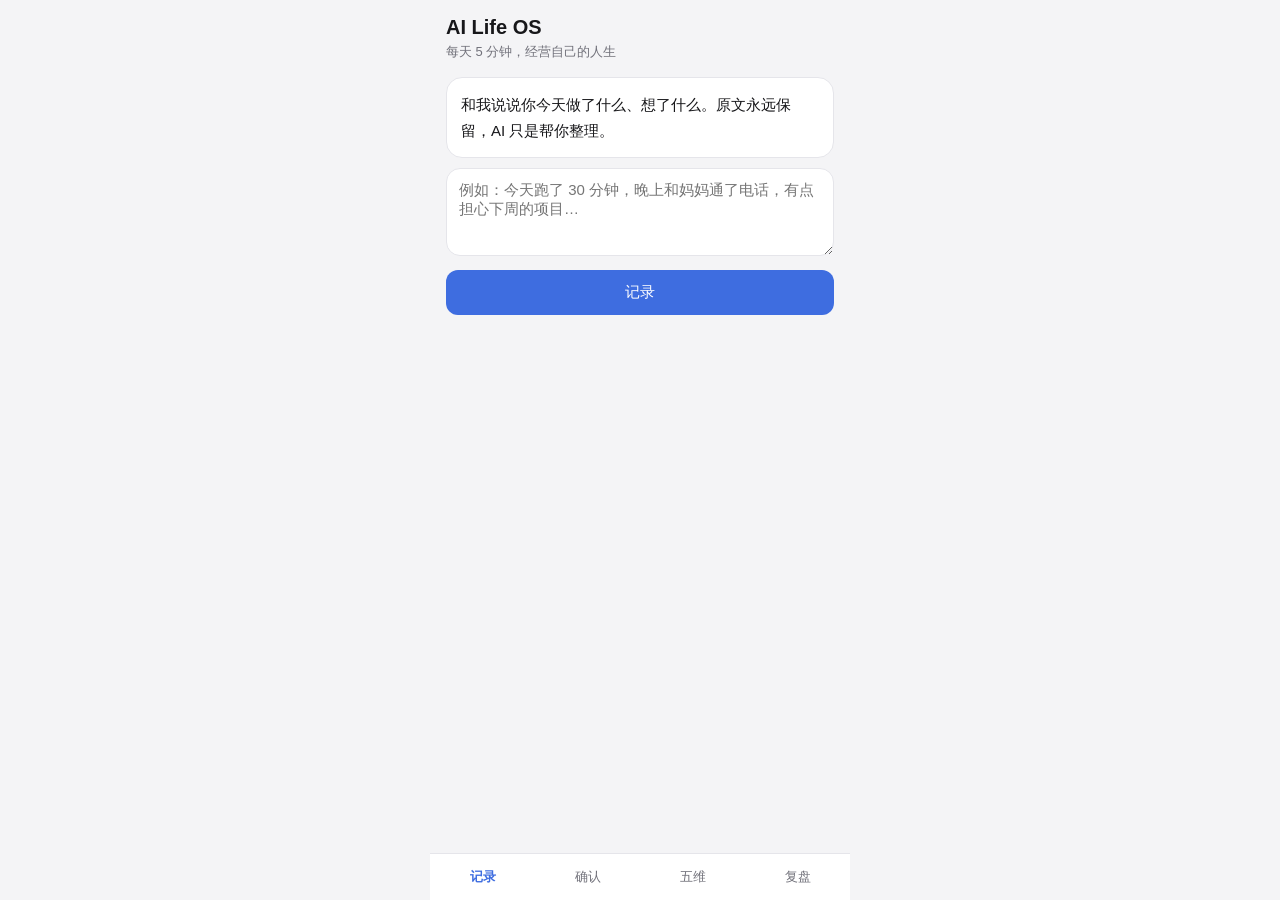
==== app/static/index.html @ 0ecd10ab "feat: first skin v0.1 - self-usable product (G2-Decision-002) (#12) Co-authored-by: maxmai818 <32142" ====
<!DOCTYPE html>
<html lang="zh-CN">
<head>
<meta charset="UTF-8">
<meta name="viewport" content="width=device-width, initial-scale=1.0">
<meta name="robots" content="noindex,nofollow">
<title>AI Life OS</title>
<link rel="stylesheet" href="style.css">
</head>
<body>
<div class="wrap">
  <header>
    <h1>AI Life OS</h1>
    <p class="tagline">每天 5 分钟，经营自己的人生</p>
  </header>

  <main id="view"></main>

  <nav class="tabbar">
    <button data-tab="capture" class="active">记录</button>
    <button data-tab="confirm">确认</button>
    <button data-tab="dims">五维</button>
    <button data-tab="review">复盘</button>
  </nav>
</div>
<script src="app.js"></script>
</body>
</html>
---- app/static/style.css ----
/* AI Life OS · 皮肤层（变体 2 对话引导型基线）· Token 对齐 Design Language v1.0 */
:root {
  --time:#3E6DE0; --health:#158A4C; --wealth:#C2740B; --rel:#D4244E; --purpose:#7135CE;
  --bg:#F4F4F6; --surface:#FFFFFF; --ink:#17171A; --sub:#71717A; --line:#E5E5EA;
  --pos:#16A34A; --neg:#DC2626; --mix:#B45309; --unknown:#A1A1AA;
}
* { box-sizing:border-box; margin:0; padding:0; }
body { background:var(--bg); color:var(--ink);
  font-family:-apple-system,"PingFang SC","Microsoft YaHei",sans-serif; }
.wrap { max-width:420px; margin:0 auto; padding:16px 16px 84px; }
header h1 { font-size:20px; }
.tagline { color:var(--sub); font-size:13px; margin:4px 0 16px; }

.bubble { background:var(--surface); border:1px solid var(--line); border-radius:16px;
  padding:14px; margin:10px 0; font-size:15px; line-height:1.7; }
.bubble.me { background:#EEF3FE; border-color:#D6E2FB; }
.bubble small { color:var(--sub); font-size:12px; display:block; margin-top:6px; }

textarea { width:100%; min-height:88px; border:1px solid var(--line); border-radius:14px;
  padding:12px; font-size:15px; font-family:inherit; resize:vertical; background:var(--surface); }
button { border:none; border-radius:12px; padding:10px 16px; font-size:14px; cursor:pointer;
  background:#EEF3FE; color:var(--time); font-family:inherit; }
button.primary { background:var(--time); color:#fff; width:100%; padding:13px; font-size:15px;
  margin-top:10px; }
button.ghost { background:var(--surface); border:1px solid var(--line); color:var(--sub); }
button.danger { background:#FDECEC; color:var(--neg); }
.row { display:flex; gap:8px; flex-wrap:wrap; margin-top:10px; }

.chip { display:inline-flex; align-items:center; gap:5px; font-size:11px; padding:3px 9px;
  border-radius:999px; background:var(--bg); color:var(--sub); margin:2px; }
.chip .dot { width:7px; height:7px; border-radius:50%; background:var(--unknown); }
.chip.pos .dot { background:var(--pos); } .chip.neg .dot { background:var(--neg); }
.chip.mix .dot { background:var(--mix); }

.dim-card { background:var(--surface); border:1px solid var(--line); border-radius:16px;
  padding:14px; margin:10px 0; }
.dim-card h3 { font-size:15px; display:flex; align-items:center; gap:8px; }
.dim-card .bar { height:6px; border-radius:3px; background:var(--line); margin:8px 0; overflow:hidden; }
.dim-card .bar i { display:block; height:100%; }
.dim-card p { font-size:13px; color:var(--sub); line-height:1.7; }

.stmt { border-left:3px solid var(--line); padding:8px 12px; margin:10px 0; background:var(--surface);
  border-radius:0 12px 12px 0; font-size:14px; line-height:1.8; }
.stmt .type { font-size:11px; color:var(--sub); letter-spacing:1px; }
.stmt.fact { border-color:var(--pos); } .stmt.inference { border-color:var(--time); }
.stmt.theory { border-color:var(--purpose); } .stmt.limitation { border-color:var(--unknown); }
.stmt.calculation { border-color:var(--wealth); } .stmt.recommendation { border-color:var(--mix); }

.big-change { border:2px solid var(--purpose); border-radius:16px; padding:16px; margin:14px 0; }
.big-change h3 { color:var(--purpose); font-size:14px; margin-bottom:8px; }

.tabbar { position:fixed; bottom:0; left:0; right:0; background:var(--surface);
  border-top:1px solid var(--line); display:flex; max-width:420px; margin:0 auto; }
.tabbar button { flex:1; background:none; color:var(--sub); border-radius:0; padding:14px 0;
  font-size:13px; }
.tabbar button.active { color:var(--time); font-weight:600; }
.empty { color:var(--unknown); font-size:14px; text-align:center; padding:28px 0; }
.edit-input { width:100%; border:1px solid var(--line); border-radius:10px; padding:8px;
  font-size:14px; font-family:inherit; margin-top:8px; }
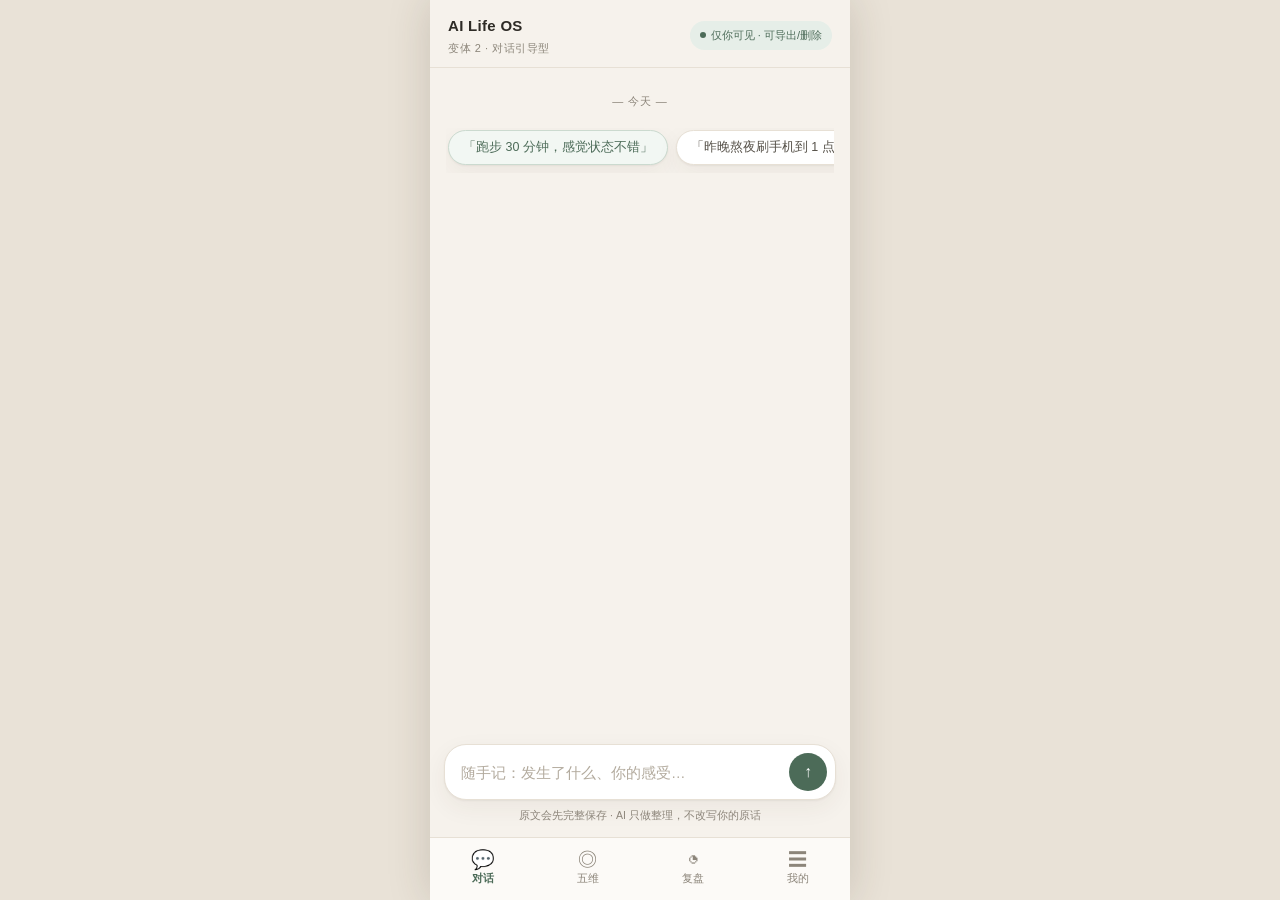
==== commit cbf97568: "skin: port Variant 2 design mock into product as-is + fix root cause of static-file 404 (#20) - styl" ====
--- a/app/static/index.html
+++ b/app/static/index.html
@@ -1,27 +1,122 @@
 <!DOCTYPE html>
 <html lang="zh-CN">
 <head>
+<meta name="robots" content="noindex,nofollow">
 <meta charset="UTF-8">
-<meta name="viewport" content="width=device-width, initial-scale=1.0">
-<meta name="robots" content="noindex,nofollow">
+<meta name="viewport" content="width=device-width, initial-scale=1.0, viewport-fit=cover">
 <title>AI Life OS</title>
 <link rel="stylesheet" href="style.css">
 </head>
 <body>
-<div class="wrap">
-  <header>
-    <h1>AI Life OS</h1>
-    <p class="tagline">每天 5 分钟，经营自己的人生</p>
+<div class="phone">
+
+  <header class="app-header">
+    <div class="row">
+      <div class="brand">AI Life OS<small>变体 2 · 对话引导型</small></div>
+      <div class="privacy-pill"><span class="dot"></span>仅你可见 · 可导出/删除</div>
+    </div>
   </header>
 
-  <main id="view"></main>
+  <!-- ================= 对话（记录 → 确认） ================= -->
+  <main class="screen" id="screen-chat">
+    <div class="day-divider" id="chat-top">— 今天 —</div>
+    <div id="chat-stream"></div>
+    <div class="suggest-wrap" id="suggestWrap">
+      <button class="chip accent" onclick="sendPreset('跑步 30 分钟，感觉状态不错')">「跑步 30 分钟，感觉状态不错」</button>
+      <button class="chip" onclick="sendPreset('昨晚熬夜刷手机到 1 点')">「昨晚熬夜刷手机到 1 点」</button>
+      <button class="chip" onclick="sendPreset('加班到 22:30，赶完了季度方案')">「加班到 22:30，赶完了季度方案」</button>
+      <button class="chip" onclick="sendPreset('今天没什么特别的')">「今天没什么特别的」</button>
+    </div>
+  </main>
 
+  <!-- composer -->
+  <div class="composer" id="composer">
+    <div class="box">
+      <textarea id="captureInput" rows="1" placeholder="随手记：发生了什么、你的感受…"></textarea>
+      <button class="send-btn" id="sendBtn" onclick="sendFree()" aria-label="发送">↑</button>
+    </div>
+    <div class="note">原文会先完整保存 · AI 只做整理，不改写你的原话</div>
+  </div>
+
+  <!-- ================= 五维视图 ================= -->
+  <main class="screen hidden" id="screen-dims">
+    <div class="screen-head">
+      <h1>五维视图</h1>
+      <p>每条行为按方向与 1–5 程度映射到五个维度。只统计<b>你确认过</b>的记录；证据不足的地方就空着。</p>
+    </div>
+    <div class="note-card">
+      这里的 1–5 是你相对自己目标的主观估计，不是体检数值。各维度独立判断，不求和、不排名、不合成总分。点开可以看到依据。
+    </div>
+    <div id="dims-list"></div>
+    <div class="foot-note">数据来源：仅已确认记录 · AI 候选未计入<br>证据条目可点，回到原文</div>
+  </main>
+
+  <!-- ================= 复盘 ================= -->
+  <main class="screen hidden" id="screen-review">
+    <div class="screen-head">
+      <h1>复盘</h1>
+      <p>只在你打开时开始。整个过程像一次对话——你可以随时说「先到这里」。</p>
+    </div>
+    <div id="rev-step0">
+      <div class="period-row">
+        <button onclick="pickPeriod(this,1)">今日</button>
+        <button class="sel" onclick="pickPeriod(this,7)">本周</button>
+      </div>
+      <div class="msg ai">
+        <div class="avatar">AI</div>
+        <div>
+          <div class="bubble">
+            <p>想怎么回顾？我可以陪你走完一轮，也可以什么都不说、只给你看事实。</p>
+            <div class="actions">
+              <button class="btn btn-primary" onclick="startReview('guided')">带我走一轮</button>
+              <button class="btn btn-ghost" onclick="startReview('facts')">只看事实</button>
+              <button class="btn btn-line" onclick="startReview('none')">今天不想复盘</button>
+            </div>
+          </div>
+        </div>
+      </div>
+      <div class="quiet-end">
+        没有提醒、不会催你。想看这周的五维汇总，可以到「五维」页慢慢翻。
+      </div>
+    </div>
+    <div id="rev-stream" class="hidden"></div>
+  </main>
+
+  <!-- ================= 我的 ================= -->
+  <main class="screen hidden" id="screen-me">
+    <div class="screen-head">
+      <h1>我的</h1>
+      <p>数据只在这台机器上。原文永不被改写；AI 候选经你确认才进入长期分析。</p>
+    </div>
+    <div class="note-card">
+      导出 / 删除：数据是本机 SQLite 单文件（app/data.db），拷走文件即导出，删除文件即删除全部数据。界面内的导出/删除按钮在后续版本提供。
+    </div>
+    <div class="rev-section">
+      <h3>核心目标<span class="kind-tag kind-fact">最多 3 个</span></h3>
+      <div id="goal-list"></div>
+    </div>
+    <div class="quiet-end">
+      全程无推送、无提醒、无排行。反馈归你所有。
+    </div>
+  </main>
+
+  <!-- ================= tabbar ================= -->
   <nav class="tabbar">
-    <button data-tab="capture" class="active">记录</button>
-    <button data-tab="confirm">确认</button>
-    <button data-tab="dims">五维</button>
-    <button data-tab="review">复盘</button>
+    <button class="active" data-tab="chat" onclick="switchTab('chat',this)">
+      <span class="ic">💬</span><span>对话</span>
+    </button>
+    <button data-tab="dims" onclick="switchTab('dims',this)">
+      <span class="ic">◎</span><span>五维</span>
+    </button>
+    <button data-tab="review" onclick="switchTab('review',this)">
+      <span class="ic">◔</span><span>复盘</span>
+    </button>
+    <button data-tab="me" onclick="switchTab('me',this)">
+      <span class="ic">☰</span><span>我的</span>
+    </button>
   </nav>
+
+  <div class="toast" id="toast"></div>
 </div>
 <script src="app.js"></script>
 </body>
--- a/app/static/style.css
+++ b/app/static/style.css
@@ -1,59 +1,399 @@
-/* AI Life OS · 皮肤层（变体 2 对话引导型基线）· Token 对齐 Design Language v1.0 */
-:root {
-  --time:#3E6DE0; --health:#158A4C; --wealth:#C2740B; --rel:#D4244E; --purpose:#7135CE;
-  --bg:#F4F4F6; --surface:#FFFFFF; --ink:#17171A; --sub:#71717A; --line:#E5E5EA;
-  --pos:#16A34A; --neg:#DC2626; --mix:#B45309; --unknown:#A1A1AA;
-}
-* { box-sizing:border-box; margin:0; padding:0; }
-body { background:var(--bg); color:var(--ink);
-  font-family:-apple-system,"PingFang SC","Microsoft YaHei",sans-serif; }
-.wrap { max-width:420px; margin:0 auto; padding:16px 16px 84px; }
-header h1 { font-size:20px; }
-.tagline { color:var(--sub); font-size:13px; margin:4px 0 16px; }
-
-.bubble { background:var(--surface); border:1px solid var(--line); border-radius:16px;
-  padding:14px; margin:10px 0; font-size:15px; line-height:1.7; }
-.bubble.me { background:#EEF3FE; border-color:#D6E2FB; }
-.bubble small { color:var(--sub); font-size:12px; display:block; margin-top:6px; }
-
-textarea { width:100%; min-height:88px; border:1px solid var(--line); border-radius:14px;
-  padding:12px; font-size:15px; font-family:inherit; resize:vertical; background:var(--surface); }
-button { border:none; border-radius:12px; padding:10px 16px; font-size:14px; cursor:pointer;
-  background:#EEF3FE; color:var(--time); font-family:inherit; }
-button.primary { background:var(--time); color:#fff; width:100%; padding:13px; font-size:15px;
-  margin-top:10px; }
-button.ghost { background:var(--surface); border:1px solid var(--line); color:var(--sub); }
-button.danger { background:#FDECEC; color:var(--neg); }
-.row { display:flex; gap:8px; flex-wrap:wrap; margin-top:10px; }
-
-.chip { display:inline-flex; align-items:center; gap:5px; font-size:11px; padding:3px 9px;
-  border-radius:999px; background:var(--bg); color:var(--sub); margin:2px; }
-.chip .dot { width:7px; height:7px; border-radius:50%; background:var(--unknown); }
-.chip.pos .dot { background:var(--pos); } .chip.neg .dot { background:var(--neg); }
-.chip.mix .dot { background:var(--mix); }
-
-.dim-card { background:var(--surface); border:1px solid var(--line); border-radius:16px;
-  padding:14px; margin:10px 0; }
-.dim-card h3 { font-size:15px; display:flex; align-items:center; gap:8px; }
-.dim-card .bar { height:6px; border-radius:3px; background:var(--line); margin:8px 0; overflow:hidden; }
-.dim-card .bar i { display:block; height:100%; }
-.dim-card p { font-size:13px; color:var(--sub); line-height:1.7; }
-
-.stmt { border-left:3px solid var(--line); padding:8px 12px; margin:10px 0; background:var(--surface);
-  border-radius:0 12px 12px 0; font-size:14px; line-height:1.8; }
-.stmt .type { font-size:11px; color:var(--sub); letter-spacing:1px; }
-.stmt.fact { border-color:var(--pos); } .stmt.inference { border-color:var(--time); }
-.stmt.theory { border-color:var(--purpose); } .stmt.limitation { border-color:var(--unknown); }
-.stmt.calculation { border-color:var(--wealth); } .stmt.recommendation { border-color:var(--mix); }
-
-.big-change { border:2px solid var(--purpose); border-radius:16px; padding:16px; margin:14px 0; }
-.big-change h3 { color:var(--purpose); font-size:14px; margin-bottom:8px; }
-
-.tabbar { position:fixed; bottom:0; left:0; right:0; background:var(--surface);
-  border-top:1px solid var(--line); display:flex; max-width:420px; margin:0 auto; }
-.tabbar button { flex:1; background:none; color:var(--sub); border-radius:0; padding:14px 0;
-  font-size:13px; }
-.tabbar button.active { color:var(--time); font-weight:600; }
-.empty { color:var(--unknown); font-size:14px; text-align:center; padding:28px 0; }
-.edit-input { width:100%; border:1px solid var(--line); border-radius:10px; padding:8px;
-  font-size:14px; font-family:inherit; margin-top:8px; }
+/* 皮肤层 = 变体 2 设计稿原样搬运（docs/03-design/prototypes/variant-2/index.html）
+   视觉零改动；只做产品化微调的样式必须追加在文件末尾并注明。 */
+:root{
+    --bg:#F6F2EC;
+    --paper:#FFFFFF;
+    --ink:#2E2B26;
+    --ink-soft:#57524A;
+    --muted:#8C857A;
+    --line:#E7E0D5;
+    --green:#4C6B58;
+    --green-soft:#E6EEE8;
+    --clay:#B4613C;
+    --clay-soft:#F6E7DE;
+    --gold:#A98A3F;
+    --gold-soft:#F5EEDC;
+    --blue:#4A6572;
+    --blue-soft:#E3EBEE;
+    --danger:#A94B3C;
+    --radius:18px;
+    --shadow:0 1px 2px rgba(60,50,35,.06), 0 8px 24px rgba(60,50,35,.06);
+    font-size:16px;
+  }
+  *{box-sizing:border-box;-webkit-tap-highlight-color:transparent}
+  html,body{margin:0;padding:0}
+  body{
+    background:#E9E2D7;
+    color:var(--ink);
+    font-family:-apple-system,BlinkMacSystemFont,"SF Pro Text","PingFang SC","Hiragino Sans GB","Microsoft YaHei",sans-serif;
+    line-height:1.65;
+    display:flex;justify-content:center;
+    min-height:100vh;
+  }
+  .phone{
+    width:100%;max-width:420px;min-height:100vh;
+    background:var(--bg);
+    display:flex;flex-direction:column;
+    position:relative;
+    box-shadow:0 0 40px rgba(60,50,35,.18);
+    overflow:hidden;
+  }
+  /* ---------- header ---------- */
+  .app-header{
+    padding:14px 18px 10px;
+    background:rgba(246,242,236,.92);
+    backdrop-filter:blur(8px);
+    border-bottom:1px solid var(--line);
+    position:sticky;top:0;z-index:20;
+  }
+  .app-header .row{display:flex;align-items:center;justify-content:space-between}
+  .brand{font-size:15px;font-weight:650;letter-spacing:.02em}
+  .brand small{display:block;font-size:11px;font-weight:400;color:var(--muted);letter-spacing:.05em}
+  .privacy-pill{
+    font-size:11px;color:var(--green);background:var(--green-soft);
+    padding:5px 10px;border-radius:999px;display:flex;align-items:center;gap:5px;
+  }
+  .privacy-pill .dot{width:6px;height:6px;border-radius:50%;background:var(--green)}
+
+  /* ---------- scroll area ---------- */
+  .screen{
+    flex:1;overflow-y:auto;padding:18px 16px 108px;
+    -webkit-overflow-scrolling:touch;
+  }
+  .screen::-webkit-scrollbar{width:0}
+  .hidden{display:none !important}
+
+  /* ---------- chat ---------- */
+  .day-divider{
+    text-align:center;font-size:11px;color:var(--muted);
+    margin:6px 0 18px;letter-spacing:.08em;
+  }
+  .msg{display:flex;margin-bottom:18px;gap:9px;align-items:flex-end}
+  .msg.user{flex-direction:row-reverse}
+  .msg > div{min-width:0}
+  .avatar{
+    width:30px;height:30px;border-radius:50%;flex:none;
+    display:flex;align-items:center;justify-content:center;
+    font-size:13px;font-weight:600;
+  }
+  .msg.ai .avatar{background:var(--green-soft);color:var(--green)}
+  .msg.user .avatar{background:#DED6C7;color:var(--ink-soft)}
+  .bubble{
+    max-width:80%;
+    padding:12px 15px;
+    border-radius:var(--radius);
+    font-size:14.5px;
+    box-shadow:var(--shadow);
+    overflow-wrap:anywhere;
+  }
+  .msg.ai .bubble{
+    background:var(--paper);
+    border-bottom-left-radius:6px;
+    color:var(--ink);
+  }
+  .msg.user .bubble{
+    background:var(--green);
+    color:#F7FAF7;
+    border-bottom-right-radius:6px;
+  }
+  .bubble p{margin:0 0 .55em}
+  .bubble p:last-child{margin-bottom:0}
+  .bubble .soft{color:var(--ink-soft);font-size:13px}
+  .msg.user .bubble .soft{color:#D9E5DC}
+  .bubble.wide{max-width:92%}
+
+  .time-stamp{font-size:10.5px;color:var(--muted);margin-top:5px;padding:0 4px}
+  .msg.user .time-stamp{text-align:right}
+
+  /* typing dots */
+  .typing{display:flex;gap:5px;padding:6px 2px}
+  .typing i{
+    width:7px;height:7px;border-radius:50%;background:#C9C1B3;
+    animation:blink 1.2s infinite ease-in-out;
+  }
+  .typing i:nth-child(2){animation-delay:.18s}
+  .typing i:nth-child(3){animation-delay:.36s}
+  @keyframes blink{0%,80%,100%{opacity:.3;transform:translateY(0)}40%{opacity:1;transform:translateY(-3px)}}
+
+  /* ---------- structured card inside bubble ---------- */
+  .card{
+    background:var(--paper);
+    border:1px solid var(--line);
+    border-radius:16px;
+    padding:14px;
+    margin-top:10px;
+    box-shadow:var(--shadow);
+  }
+  .card-title{
+    display:flex;align-items:center;justify-content:space-between;gap:8px;
+    margin-bottom:2px;
+  }
+  .card-title b{font-size:14.5px}
+  .badge{
+    font-size:10.5px;padding:3px 8px;border-radius:999px;white-space:nowrap;
+    background:#EFEAE1;color:var(--ink-soft);
+  }
+  .badge.pending{background:var(--gold-soft);color:#7C6326}
+  .badge.confirmed{background:var(--green-soft);color:var(--green)}
+  .badge.edited{background:var(--blue-soft);color:var(--blue)}
+  .badge.deleted{background:#F2E2DE;color:var(--danger)}
+  .badge.later{background:#EFEAE1;color:var(--ink-soft)}
+
+  .quote{
+    font-size:12.5px;color:var(--ink-soft);
+    background:#F8F5F0;border-left:3px solid #D8CDB9;
+    padding:8px 11px;border-radius:8px;margin:8px 0;
+  }
+  .quote .tag{
+    display:inline-block;font-size:10px;letter-spacing:.06em;
+    color:var(--muted);margin-bottom:3px;
+  }
+  .meta-line{font-size:12px;color:var(--muted);margin:4px 0}
+  .meta-line b{color:var(--ink-soft);font-weight:600}
+
+  /* impact rows */
+  .impact-list{margin:10px 0 4px;display:flex;flex-direction:column;gap:8px}
+  .impact-row{
+    display:flex;align-items:center;gap:9px;flex-wrap:wrap;row-gap:5px;
+    padding:8px 10px;border-radius:12px;background:#FAF8F4;
+    border:1px solid #EFE9DE;
+  }
+  .impact-row .dim{
+    font-size:12px;width:58px;flex:none;color:var(--ink-soft);font-weight:600;
+  }
+  .impact-row .dim span{display:block;font-size:9.5px;font-weight:400;color:var(--muted);letter-spacing:.05em}
+  .dir-chip{
+    font-size:11px;padding:3px 9px;border-radius:999px;font-weight:600;white-space:nowrap;
+  }
+  .dir-pos{background:var(--green-soft);color:var(--green)}
+  .dir-neg{background:#F2E2DE;color:var(--danger)}
+  .dir-mix{background:var(--gold-soft);color:#7C6326}
+  .dir-neu{background:#EFEAE1;color:var(--ink-soft)}
+  .dir-unk{background:#F1EEEA;color:#9A9287}
+  .degrees{display:flex;gap:3px;align-items:center}
+  .degrees i{
+    width:9px;height:9px;border-radius:50%;background:#E2DBCD;display:inline-block;
+  }
+  .degrees i.on{background:var(--clay)}
+  .degrees i.on.pos{background:var(--green)}
+  .degrees .deg-label{font-size:10px;color:var(--muted);margin-left:4px}
+  .epi{
+    font-size:9.5px;color:var(--muted);margin-left:auto;white-space:nowrap;
+    border:1px solid var(--line);padding:1px 6px;border-radius:999px;
+  }
+
+  /* card actions */
+  .actions{display:flex;flex-wrap:wrap;gap:7px;margin-top:12px}
+  .btn{
+    border:none;border-radius:999px;padding:8px 15px;font-size:12.5px;
+    font-weight:600;cursor:pointer;font-family:inherit;
+    transition:transform .06s ease, opacity .15s ease;
+  }
+  .btn:active{transform:scale(.96)}
+  .btn-primary{background:var(--green);color:#fff}
+  .btn-ghost{background:#F1EDE5;color:var(--ink-soft)}
+  .btn-line{background:transparent;color:var(--ink-soft);border:1px solid var(--line)}
+  .btn-danger{background:transparent;color:var(--danger);border:1px solid #E5C6BF}
+  .btn-done{background:var(--green-soft);color:var(--green);cursor:default}
+
+  /* edit panel */
+  .edit-panel{
+    margin-top:12px;border-top:1px dashed var(--line);padding-top:12px;
+  }
+  .edit-hint{font-size:12px;color:var(--muted);margin:0 0 10px}
+  .edit-row{margin-bottom:12px}
+  .edit-row .lab{font-size:12px;font-weight:600;color:var(--ink-soft);margin-bottom:6px;display:flex;gap:8px;align-items:center}
+  .seg{display:flex;gap:6px;flex-wrap:wrap}
+  .seg button{
+    border:1px solid var(--line);background:#fff;color:var(--ink-soft);
+    font-size:11.5px;padding:5px 11px;border-radius:999px;cursor:pointer;font-family:inherit;
+  }
+  .seg button.sel{background:var(--green);color:#fff;border-color:var(--green)}
+  .deg-picker{display:flex;gap:6px;margin-top:8px;align-items:center}
+  .deg-picker button{
+    width:30px;height:30px;border-radius:50%;border:1px solid var(--line);
+    background:#fff;color:var(--ink-soft);font-size:12px;cursor:pointer;font-family:inherit;
+  }
+  .deg-picker button.sel{background:var(--clay);color:#fff;border-color:var(--clay)}
+  .deg-picker .lbl{font-size:11px;color:var(--muted);margin-right:2px}
+
+  /* suggestion chips */
+  .suggest-wrap{
+    display:flex;gap:8px;overflow-x:auto;padding:2px 2px 8px;
+  }
+  .suggest-wrap::-webkit-scrollbar{height:0}
+  .chip{
+    flex:none;background:var(--paper);border:1px solid var(--line);
+    color:var(--ink-soft);font-size:12.5px;padding:8px 14px;border-radius:999px;
+    cursor:pointer;white-space:nowrap;font-family:inherit;box-shadow:var(--shadow);
+  }
+  .chip:active{transform:scale(.96)}
+  .chip.accent{border-color:#CBDACF;color:var(--green);background:#F2F7F3}
+
+  /* composer */
+  .composer{
+    position:sticky;bottom:64px;
+    background:linear-gradient(180deg, rgba(246,242,236,0), var(--bg) 30%);
+    padding:10px 14px 12px;
+    z-index:15;
+  }
+  .composer .box{
+    display:flex;align-items:flex-end;gap:9px;
+    background:var(--paper);border:1px solid var(--line);
+    border-radius:22px;padding:8px 8px 8px 16px;box-shadow:var(--shadow);
+  }
+  .composer textarea{
+    flex:1;border:none;outline:none;resize:none;background:transparent;
+    font-family:inherit;font-size:14.5px;line-height:1.5;color:var(--ink);
+    max-height:96px;padding:6px 0;
+  }
+  .composer textarea::placeholder{color:#B3AB9E}
+  .send-btn{
+    width:38px;height:38px;border-radius:50%;border:none;flex:none;
+    background:var(--green);color:#fff;font-size:16px;cursor:pointer;
+    display:flex;align-items:center;justify-content:center;
+  }
+  .send-btn:disabled{background:#C9CFC9;cursor:default}
+  .composer .note{font-size:10.5px;color:var(--muted);text-align:center;margin-top:7px}
+
+  /* ---------- bottom nav ---------- */
+  .tabbar{
+    position:sticky;bottom:0;z-index:25;
+    display:flex;background:rgba(252,250,247,.96);
+    border-top:1px solid var(--line);
+    padding:8px 0 max(10px, env(safe-area-inset-bottom));
+    backdrop-filter:blur(10px);
+  }
+  .tabbar button{
+    flex:1;background:none;border:none;cursor:pointer;font-family:inherit;
+    display:flex;flex-direction:column;align-items:center;gap:3px;
+    color:var(--muted);font-size:10.5px;padding:4px 0;
+  }
+  .tabbar button .ic{font-size:19px;line-height:1}
+  .tabbar button.active{color:var(--green);font-weight:600}
+
+  /* ---------- five dimension screen ---------- */
+  .screen-head{margin:2px 2px 16px}
+  .screen-head h1{font-size:21px;margin:0 0 5px;letter-spacing:.01em}
+  .screen-head p{margin:0;font-size:13px;color:var(--muted);line-height:1.6}
+  .note-card{
+    background:var(--gold-soft);border-radius:14px;padding:11px 13px;
+    font-size:11.5px;color:#7C6326;margin-bottom:16px;line-height:1.6;
+  }
+  .dim-card{
+    background:var(--paper);border-radius:16px;box-shadow:var(--shadow);
+    margin-bottom:12px;overflow:hidden;border:1px solid var(--line);
+  }
+  .dim-card .head{
+    padding:14px 15px;display:flex;align-items:center;gap:11px;cursor:pointer;
+  }
+  .dim-icon{
+    width:38px;height:38px;border-radius:12px;flex:none;
+    display:flex;align-items:center;justify-content:center;font-size:17px;
+  }
+  .dim-name{flex:1}
+  .dim-name b{font-size:15px;display:block}
+  .dim-name span{font-size:11.5px;color:var(--muted)}
+  .dim-verdict{font-size:11.5px;font-weight:600;padding:4px 10px;border-radius:999px}
+  .dim-body{padding:0 15px 15px;display:none}
+  .dim-card.open .dim-body{display:block}
+  .dim-card.open .chev{transform:rotate(180deg)}
+  .chev{transition:transform .2s;color:var(--muted);font-size:12px}
+  .evi{
+    font-size:12px;color:var(--ink-soft);background:#FAF8F4;
+    border-radius:10px;padding:9px 11px;margin-top:8px;border:1px solid #EFE9DE;
+  }
+  .evi .src{font-size:10.5px;color:var(--muted);margin-top:4px;display:flex;gap:8px;flex-wrap:wrap}
+  .evi .src span{border:1px solid var(--line);border-radius:999px;padding:1px 7px}
+  .unknown-note{font-size:12px;color:var(--muted);background:#F5F2ED;border-radius:10px;padding:10px 12px;margin-top:8px}
+
+  /* ---------- review screen ---------- */
+  .period-row{display:flex;gap:8px;margin-bottom:16px}
+  .period-row button{
+    flex:1;padding:11px 0;border-radius:14px;border:1px solid var(--line);
+    background:var(--paper);font-family:inherit;font-size:13px;font-weight:600;
+    color:var(--ink-soft);cursor:pointer;
+  }
+  .period-row button.sel{background:var(--green);border-color:var(--green);color:#fff}
+
+  .rev-section{
+    background:var(--paper);border-radius:16px;box-shadow:var(--shadow);
+    padding:15px;margin-bottom:12px;border:1px solid var(--line);
+  }
+  .rev-section h3{
+    margin:0 0 3px;font-size:14px;display:flex;align-items:center;gap:8px;
+  }
+  .rev-section h3 .step{
+    width:20px;height:20px;border-radius:50%;background:var(--green-soft);
+    color:var(--green);font-size:11px;display:flex;align-items:center;justify-content:center;
+  }
+  .kind-tag{font-size:9.5px;letter-spacing:.08em;padding:2px 8px;border-radius:999px;margin-left:auto}
+  .kind-fact{background:var(--green-soft);color:var(--green)}
+  .kind-guess{background:var(--gold-soft);color:#7C6326}
+  .kind-theory{background:var(--blue-soft);color:var(--blue)}
+  .kind-advice{background:var(--clay-soft);color:var(--clay)}
+  .rev-section p{font-size:13px;margin:8px 0 0;color:var(--ink-soft);line-height:1.7}
+  .fact-line{
+    display:flex;gap:9px;align-items:flex-start;font-size:13px;
+    padding:7px 0;border-bottom:1px dashed var(--line);
+  }
+  .fact-line:last-child{border-bottom:none}
+  .fact-line .dot{width:6px;height:6px;border-radius:50%;background:var(--green);margin-top:8px;flex:none}
+  .cite{
+    font-size:10.5px;color:var(--muted);border:1px solid var(--line);
+    padding:1px 7px;border-radius:999px;cursor:pointer;white-space:nowrap;background:#FAF8F4;
+  }
+  .goal-row{
+    background:#FAF8F4;border-radius:12px;padding:11px 12px;margin-top:9px;
+    font-size:12.5px;color:var(--ink-soft);border:1px solid #EFE9DE;
+  }
+  .goal-row b{color:var(--ink);font-size:13px}
+  .tension{color:#7C6326;font-weight:600}
+  .aligned{color:var(--green);font-weight:600}
+  .obc{
+    border:1.5px solid var(--clay);border-radius:16px;padding:15px;
+    background:linear-gradient(180deg,#FBF2EC,#FFF);
+  }
+  .obc h3{margin:0 0 2px;color:var(--clay)}
+  .obc .sub{font-size:11px;color:var(--clay);letter-spacing:.06em;margin-bottom:9px}
+  .obc p{color:var(--ink)}
+  .limit-list{margin:8px 0 0;padding-left:18px;font-size:12.5px;color:var(--ink-soft)}
+  .limit-list li{margin-bottom:5px}
+  .why-box{
+    margin-top:11px;background:#F5F2ED;border-radius:12px;padding:11px 13px;
+    font-size:11.5px;color:var(--ink-soft);line-height:1.7;
+  }
+  .why-box b{color:var(--ink)}
+  .feedback-row{display:flex;flex-wrap:wrap;gap:8px;margin-top:11px}
+  .fb{
+    border:1px solid var(--line);background:#fff;color:var(--ink-soft);
+    font-size:12px;padding:7px 13px;border-radius:999px;cursor:pointer;font-family:inherit;
+  }
+  .fb.sel{background:var(--green);border-color:var(--green);color:#fff}
+
+  .quiet-end{
+    text-align:center;font-size:12px;color:var(--muted);
+    padding:18px 20px;background:var(--paper);border-radius:16px;
+    border:1px dashed var(--line);line-height:1.8;
+  }
+
+  /* toast */
+  .toast{
+    position:fixed;left:50%;bottom:150px;transform:translateX(-50%) translateY(10px);
+    background:rgba(46,43,38,.92);color:#fff;font-size:12.5px;
+    padding:9px 18px;border-radius:999px;opacity:0;pointer-events:none;
+    transition:opacity .25s ease, transform .25s ease;z-index:60;white-space:nowrap;
+    max-width:86vw;overflow:hidden;text-overflow:ellipsis;
+  }
+  .toast.show{opacity:1;transform:translateX(-50%) translateY(0)}
+
+  /* misc */
+  .divider-soft{height:1px;background:var(--line);margin:16px 2px}
+  .foot-note{font-size:11px;color:var(--muted);text-align:center;line-height:1.8;padding:6px 12px 2px}
+
+/* ===== 产品化补充（非设计稿原样式，逐条注明）===== */
+/* 复盘反馈的具体输入框（设计稿为单行演示，产品需要多行） */
+.fb-text{width:100%;border:1px solid var(--line);border-radius:12px;padding:10px 12px;font-size:14px;font-family:inherit;resize:none;margin:6px 0}
+/* 修改面板里的原生下拉/输入，贴设计稿输入风格 */
+.edit-row select,.edit-row input{border:1px solid var(--line);border-radius:10px;padding:8px 10px;font-size:13px;background:var(--bg);font-family:inherit}
+.edit-row input{flex:1}
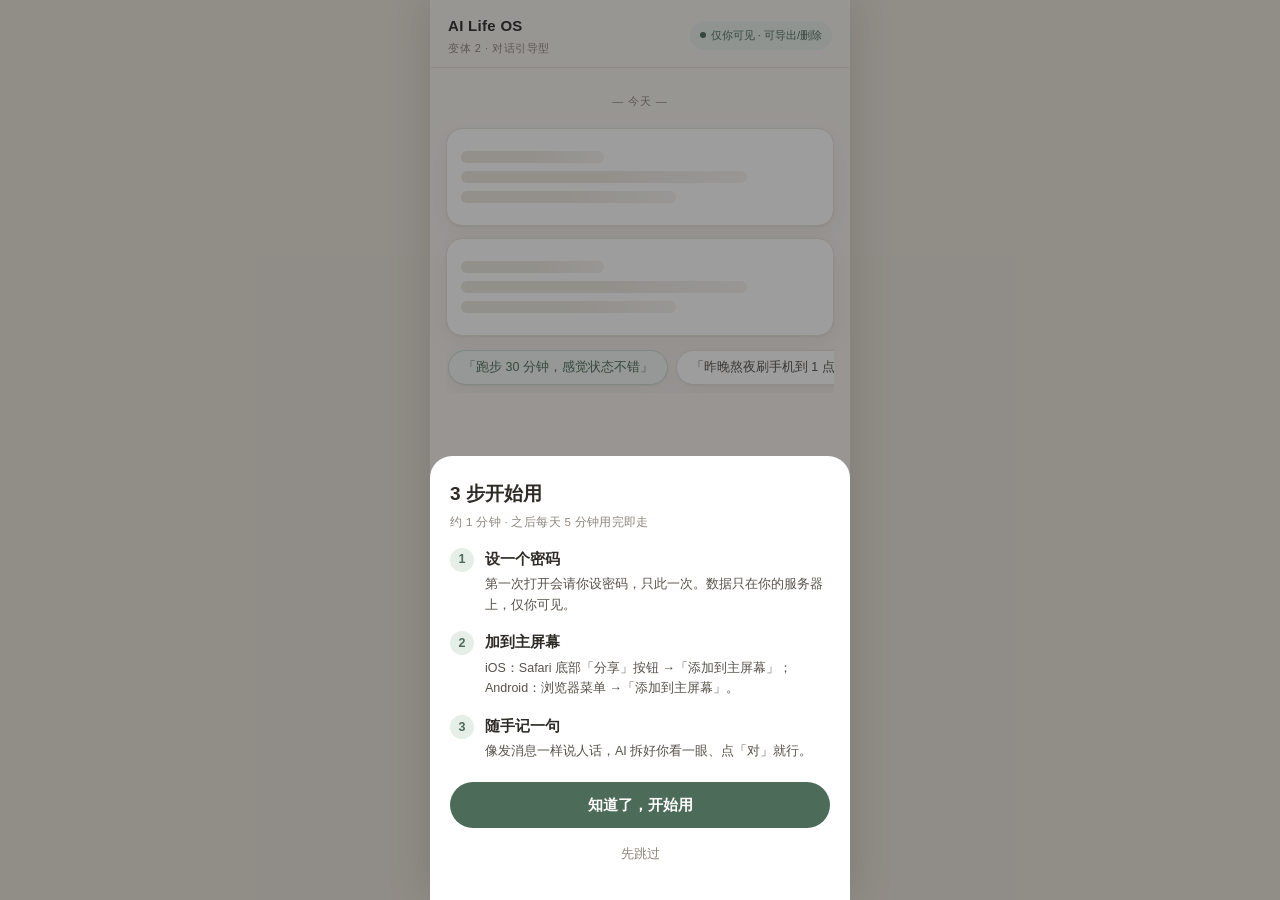
==== commit ea80a638: "feat: PWA app experience pack (home-screen icon + full-screen launch + one-time onboarding + mobile " ====
--- a/app/static/index.html
+++ b/app/static/index.html
@@ -5,9 +5,40 @@
 <meta charset="UTF-8">
 <meta name="viewport" content="width=device-width, initial-scale=1.0, viewport-fit=cover">
 <title>AI Life OS</title>
+<!-- ===== PWA 外壳（App 体验包） ===== -->
+<link rel="manifest" href="/manifest.json">
+<meta name="theme-color" content="#F4F4F6">
+<link rel="icon" type="image/png" sizes="32x32" href="/icons/icon-32.png">
+<link rel="apple-touch-icon" href="/apple-touch-icon.png">
+<meta name="apple-mobile-web-app-capable" content="yes">
+<meta name="mobile-web-app-capable" content="yes">
+<meta name="apple-mobile-web-app-status-bar-style" content="default">
+<meta name="apple-mobile-web-app-title" content="生活本">
 <link rel="stylesheet" href="style.css">
 </head>
 <body>
+<!-- ===== 首访一次性引导（可关闭，不再出现） ===== -->
+<div class="onboard hidden" id="onboard" role="dialog" aria-label="开始使用引导">
+  <div class="onboard-sheet">
+    <div class="onboard-title">3 步开始用<small>约 1 分钟 · 之后每天 5 分钟用完即走</small></div>
+    <ol class="onboard-steps">
+      <li>
+        <span class="step-no">1</span>
+        <div><b>设一个密码</b><p>第一次打开会请你设密码，只此一次。数据只在你的服务器上，仅你可见。</p></div>
+      </li>
+      <li>
+        <span class="step-no">2</span>
+        <div><b>加到主屏幕</b><p id="a2hsHint">iOS：Safari 底部「分享」按钮 →「添加到主屏幕」；Android：浏览器菜单 →「添加到主屏幕」。</p></div>
+      </li>
+      <li>
+        <span class="step-no">3</span>
+        <div><b>随手记一句</b><p>像发消息一样说人话，AI 拆好你看一眼、点「对」就行。</p></div>
+      </li>
+    </ol>
+    <button class="btn btn-primary onboard-go" id="onboardGo">知道了，开始用</button>
+    <button class="onboard-skip" id="onboardSkip">先跳过</button>
+  </div>
+</div>
 <div class="phone">
 
   <header class="app-header">
--- a/app/static/style.css
+++ b/app/static/style.css
@@ -397,3 +397,67 @@
 /* 修改面板里的原生下拉/输入，贴设计稿输入风格 */
 .edit-row select,.edit-row input{border:1px solid var(--line);border-radius:10px;padding:8px 10px;font-size:13px;background:var(--bg);font-family:inherit}
 .edit-row input{flex:1}
+
+/* ===== 无痛记录 v0.2 交互组件（产品化补充，非设计稿原样式）===== */
+/* 人话总结：AI 按感觉给的结论，优先于硬指标 */
+.human-summary{font-size:15px;line-height:1.6;margin:2px 0 10px}
+/* 折叠的「AI 是怎么拆的」细节区 */
+.details{border-top:1px solid var(--line);margin-top:12px;padding-top:10px}
+.mini-item{margin-bottom:12px;padding-bottom:10px;border-bottom:1px dashed var(--line)}
+.mini-item .impact-row{opacity:.95}
+.mini-item .impact-row:last-of-type{margin-bottom:4px}
+/* 纠错：用说的，不是下拉框 */
+.correct-box{display:flex;gap:8px;margin-top:10px}
+.correct-box input{flex:1;border:1px solid var(--line);border-radius:12px;padding:10px 12px;font-size:13.5px;font-family:inherit;background:var(--bg)}
+.correct-box input:focus{outline:none;border-color:var(--violet);background:#fff}
+/* 主操作：对/不对 */
+.actions.big{margin:10px 0 2px}
+.actions.big .btn{padding:11px 18px;font-size:14.5px}
+.badge-row{margin:8px 0}
+
+/* ===== PWA App 体验包（产品化补充，非设计稿原样式，逐条注明）===== */
+/* 1. 消息/卡片入场动画（克制：只用于状态过渡） */
+@keyframes msg-in{from{opacity:0;transform:translateY(8px)}to{opacity:1;transform:translateY(0)}}
+.msg.enter{animation:msg-in .25s ease both}
+
+/* 2. 骨架屏（加载占位，shimmer 微光，不画伪进度） */
+.sk-card{background:var(--paper);border:1px solid var(--line);border-radius:16px;padding:14px;margin-bottom:12px;box-shadow:var(--shadow)}
+.sk-bar{height:12px;border-radius:6px;margin:8px 0;background:linear-gradient(90deg,#EDE8DF 25%,#F7F4EE 50%,#EDE8DF 75%);background-size:200% 100%;animation:shimmer 1.3s infinite linear}
+.sk-bar.w40{width:40%}.sk-bar.w60{width:60%}.sk-bar.w80{width:80%}
+@keyframes shimmer{from{background-position:200% 0}to{background-position:-200% 0}}
+
+/* 3. 一键「对/不对」大按钮：44px+ 触达区 */
+.actions.big .btn{min-height:44px;padding:12px 20px;font-size:15px}
+.actions.big .btn-primary{flex:1 1 58%}
+.actions.big .btn-ghost{flex:1 1 34%}
+
+/* 4. 按钮按压反馈 + 去掉点按延迟/双击缩放 */
+button,.chip,.fb,.cite{touch-action:manipulation}
+.send-btn,.tabbar button,.fb,.seg button,.period-row button,.onboard-go,.onboard-skip{transition:transform .06s ease,opacity .15s ease}
+.send-btn:active,.tabbar button:active,.fb:active,.seg button:active,.period-row button:active,.onboard-go:active,.onboard-skip:active{transform:scale(.94)}
+.send-btn.busy{opacity:.55;cursor:default;animation:busy-pulse 1s infinite ease-in-out}
+@keyframes busy-pulse{0%,100%{opacity:.55}50%{opacity:.85}}
+
+/* 5. 输入框 ≥16px：防 iOS 聚焦自动放大；纠错框/反馈框一并处理 */
+.composer textarea{font-size:16px}
+.correct-box input{font-size:16px}
+.fb-text{font-size:16px}
+.edit-row select,.edit-row input{font-size:16px}
+
+/* 6. 键盘不遮输入框（visualViewport：键盘弹出时整体上移露出 composer） */
+body.kb-open .phone{transform:translateY(calc(-1 * var(--kb-h, 0px)))}
+
+/* 7. 首访一次性引导（3 步开始用） */
+.onboard{position:fixed;inset:0;z-index:80;background:rgba(23,23,26,.42);display:flex;align-items:flex-end;justify-content:center}
+.onboard.hidden{display:none}
+.onboard-sheet{width:100%;max-width:420px;background:var(--paper);border-radius:22px 22px 0 0;padding:22px 20px max(24px, env(safe-area-inset-bottom));animation:sheet-in .28s ease both}
+@keyframes sheet-in{from{transform:translateY(24px);opacity:0}to{transform:translateY(0);opacity:1}}
+.onboard-title{font-size:19px;font-weight:650;margin-bottom:4px}
+.onboard-title small{display:block;font-size:11.5px;font-weight:400;color:var(--muted);letter-spacing:.03em;margin-top:3px}
+.onboard-steps{list-style:none;margin:14px 0 4px;padding:0;display:flex;flex-direction:column;gap:14px}
+.onboard-steps li{display:flex;gap:11px;align-items:flex-start}
+.onboard-steps .step-no{width:24px;height:24px;border-radius:50%;flex:none;background:var(--green-soft);color:var(--green);font-size:12.5px;font-weight:600;display:flex;align-items:center;justify-content:center;margin-top:2px}
+.onboard-steps b{font-size:14.5px}
+.onboard-steps p{margin:2px 0 0;font-size:12.5px;color:var(--ink-soft);line-height:1.65}
+.onboard-go{width:100%;min-height:46px;font-size:15px;margin-top:16px}
+.onboard-skip{width:100%;min-height:44px;background:none;border:none;color:var(--muted);font-size:13px;font-family:inherit;cursor:pointer;margin-top:4px}
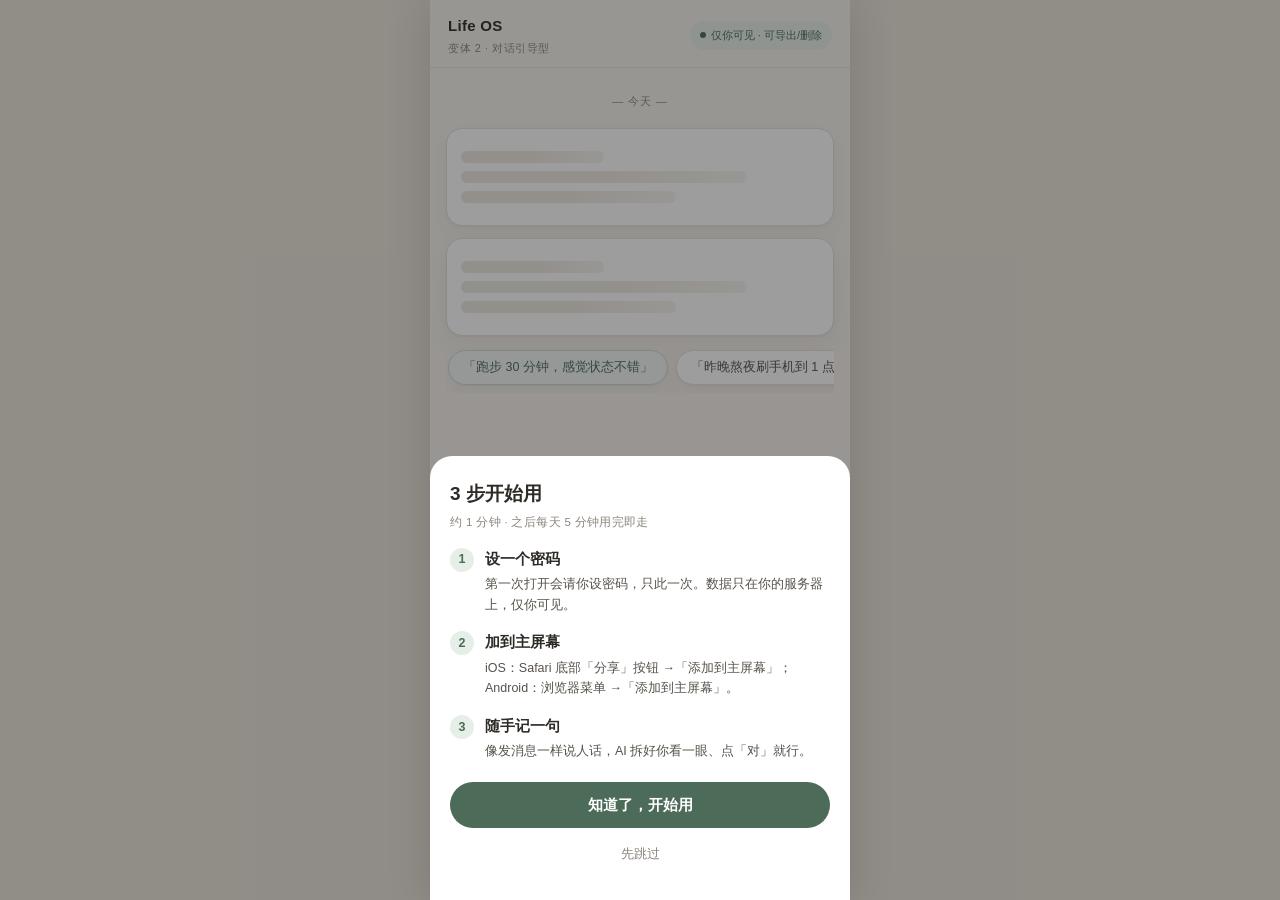
==== commit a1c43d0c: "fix: product name set to Life OS (Max's call, replacing temporary name "Shenghuo Ben") (#31) Co-auth" ====
--- a/app/static/index.html
+++ b/app/static/index.html
@@ -4,7 +4,7 @@
 <meta name="robots" content="noindex,nofollow">
 <meta charset="UTF-8">
 <meta name="viewport" content="width=device-width, initial-scale=1.0, viewport-fit=cover">
-<title>AI Life OS</title>
+<title>Life OS</title>
 <!-- ===== PWA 外壳（App 体验包） ===== -->
 <link rel="manifest" href="/manifest.json">
 <meta name="theme-color" content="#F4F4F6">
@@ -13,7 +13,7 @@
 <meta name="apple-mobile-web-app-capable" content="yes">
 <meta name="mobile-web-app-capable" content="yes">
 <meta name="apple-mobile-web-app-status-bar-style" content="default">
-<meta name="apple-mobile-web-app-title" content="生活本">
+<meta name="apple-mobile-web-app-title" content="Life OS">
 <link rel="stylesheet" href="style.css">
 </head>
 <body>
@@ -43,7 +43,7 @@
 
   <header class="app-header">
     <div class="row">
-      <div class="brand">AI Life OS<small>变体 2 · 对话引导型</small></div>
+      <div class="brand">Life OS<small>变体 2 · 对话引导型</small></div>
       <div class="privacy-pill"><span class="dot"></span>仅你可见 · 可导出/删除</div>
     </div>
   </header>
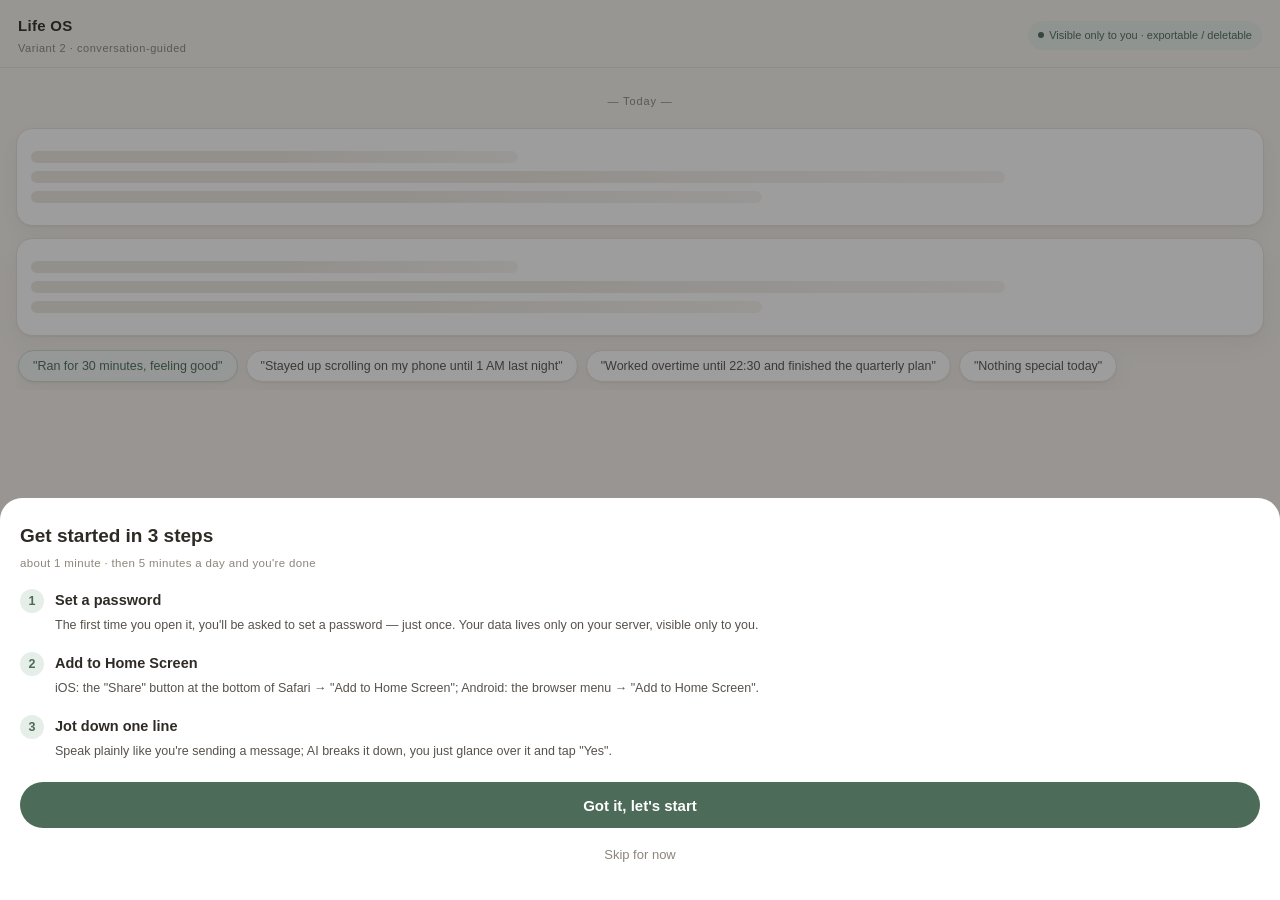
==== commit 739caa1c: "docs: full English translation release - ~60 documents translated: requirements v0.1-v0.7, data/AI c" ====
--- a/app/static/index.html
+++ b/app/static/index.html
@@ -1,11 +1,11 @@
 <!DOCTYPE html>
-<html lang="zh-CN">
+<html lang="en">
 <head>
 <meta name="robots" content="noindex,nofollow">
 <meta charset="UTF-8">
 <meta name="viewport" content="width=device-width, initial-scale=1.0, viewport-fit=cover">
 <title>Life OS</title>
-<!-- ===== PWA 外壳（App 体验包） ===== -->
+<!-- ===== PWA shell (app experience pack) ===== -->
 <link rel="manifest" href="/manifest.json">
 <meta name="theme-color" content="#F4F4F6">
 <link rel="icon" type="image/png" sizes="32x32" href="/icons/icon-32.png">
@@ -17,133 +17,133 @@
 <link rel="stylesheet" href="style.css">
 </head>
 <body>
-<!-- ===== 首访一次性引导（可关闭，不再出现） ===== -->
-<div class="onboard hidden" id="onboard" role="dialog" aria-label="开始使用引导">
+<!-- ===== one-time first-visit onboarding (closable, never shown again) ===== -->
+<div class="onboard hidden" id="onboard" role="dialog" aria-label="Getting started guide">
   <div class="onboard-sheet">
-    <div class="onboard-title">3 步开始用<small>约 1 分钟 · 之后每天 5 分钟用完即走</small></div>
+    <div class="onboard-title">Get started in 3 steps<small>about 1 minute · then 5 minutes a day and you're done</small></div>
     <ol class="onboard-steps">
       <li>
         <span class="step-no">1</span>
-        <div><b>设一个密码</b><p>第一次打开会请你设密码，只此一次。数据只在你的服务器上，仅你可见。</p></div>
+        <div><b>Set a password</b><p>The first time you open it, you'll be asked to set a password — just once. Your data lives only on your server, visible only to you.</p></div>
       </li>
       <li>
         <span class="step-no">2</span>
-        <div><b>加到主屏幕</b><p id="a2hsHint">iOS：Safari 底部「分享」按钮 →「添加到主屏幕」；Android：浏览器菜单 →「添加到主屏幕」。</p></div>
+        <div><b>Add to Home Screen</b><p id="a2hsHint">iOS: the "Share" button at the bottom of Safari → "Add to Home Screen"; Android: the browser menu → "Add to Home Screen".</p></div>
       </li>
       <li>
         <span class="step-no">3</span>
-        <div><b>随手记一句</b><p>像发消息一样说人话，AI 拆好你看一眼、点「对」就行。</p></div>
+        <div><b>Jot down one line</b><p>Speak plainly like you're sending a message; AI breaks it down, you just glance over it and tap "Yes".</p></div>
       </li>
     </ol>
-    <button class="btn btn-primary onboard-go" id="onboardGo">知道了，开始用</button>
-    <button class="onboard-skip" id="onboardSkip">先跳过</button>
+    <button class="btn btn-primary onboard-go" id="onboardGo">Got it, let's start</button>
+    <button class="onboard-skip" id="onboardSkip">Skip for now</button>
   </div>
 </div>
 <div class="phone">
 
   <header class="app-header">
     <div class="row">
-      <div class="brand">Life OS<small>变体 2 · 对话引导型</small></div>
-      <div class="privacy-pill"><span class="dot"></span>仅你可见 · 可导出/删除</div>
+      <div class="brand">Life OS<small>Variant 2 · conversation-guided</small></div>
+      <div class="privacy-pill"><span class="dot"></span>Visible only to you · exportable / deletable</div>
     </div>
   </header>
 
-  <!-- ================= 对话（记录 → 确认） ================= -->
+  <!-- ================= chat (capture → confirm) ================= -->
   <main class="screen" id="screen-chat">
-    <div class="day-divider" id="chat-top">— 今天 —</div>
+    <div class="day-divider" id="chat-top">— Today —</div>
     <div id="chat-stream"></div>
     <div class="suggest-wrap" id="suggestWrap">
-      <button class="chip accent" onclick="sendPreset('跑步 30 分钟，感觉状态不错')">「跑步 30 分钟，感觉状态不错」</button>
-      <button class="chip" onclick="sendPreset('昨晚熬夜刷手机到 1 点')">「昨晚熬夜刷手机到 1 点」</button>
-      <button class="chip" onclick="sendPreset('加班到 22:30，赶完了季度方案')">「加班到 22:30，赶完了季度方案」</button>
-      <button class="chip" onclick="sendPreset('今天没什么特别的')">「今天没什么特别的」</button>
+      <button class="chip accent" onclick="sendPreset('Ran for 30 minutes, feeling good')">"Ran for 30 minutes, feeling good"</button>
+      <button class="chip" onclick="sendPreset('Stayed up scrolling on my phone until 1 AM last night')">"Stayed up scrolling on my phone until 1 AM last night"</button>
+      <button class="chip" onclick="sendPreset('Worked overtime until 22:30 and finished the quarterly plan')">"Worked overtime until 22:30 and finished the quarterly plan"</button>
+      <button class="chip" onclick="sendPreset('Nothing special today')">"Nothing special today"</button>
     </div>
   </main>
 
   <!-- composer -->
   <div class="composer" id="composer">
     <div class="box">
-      <textarea id="captureInput" rows="1" placeholder="随手记：发生了什么、你的感受…"></textarea>
-      <button class="send-btn" id="sendBtn" onclick="sendFree()" aria-label="发送">↑</button>
+      <textarea id="captureInput" rows="1" placeholder="Quick capture: what happened, how you felt…"></textarea>
+      <button class="send-btn" id="sendBtn" onclick="sendFree()" aria-label="Send">↑</button>
     </div>
-    <div class="note">原文会先完整保存 · AI 只做整理，不改写你的原话</div>
+    <div class="note">The original text is saved in full first · AI only organizes, never rewrites your words</div>
   </div>
 
-  <!-- ================= 五维视图 ================= -->
+  <!-- ================= five-dimension view ================= -->
   <main class="screen hidden" id="screen-dims">
     <div class="screen-head">
-      <h1>五维视图</h1>
-      <p>每条行为按方向与 1–5 程度映射到五个维度。只统计<b>你确认过</b>的记录；证据不足的地方就空着。</p>
+      <h1>Five Dimensions</h1>
+      <p>Each behavior maps to the five dimensions by direction and 1–5 impact degree. Only entries <b>you confirmed</b> are counted; where evidence is thin, we leave it blank.</p>
     </div>
     <div class="note-card">
-      这里的 1–5 是你相对自己目标的主观估计，不是体检数值。各维度独立判断，不求和、不排名、不合成总分。点开可以看到依据。
+      The 1–5 here is your subjective estimate relative to your own goals, not a medical measurement. Each dimension is judged independently: no sums, no rankings, no combined total score. Tap open to see the basis.
     </div>
     <div id="dims-list"></div>
-    <div class="foot-note">数据来源：仅已确认记录 · AI 候选未计入<br>证据条目可点，回到原文</div>
+    <div class="foot-note">Data source: confirmed entries only · AI candidates not counted<br>Evidence entries are clickable and take you back to the original text</div>
   </main>
 
-  <!-- ================= 复盘 ================= -->
+  <!-- ================= review ================= -->
   <main class="screen hidden" id="screen-review">
     <div class="screen-head">
-      <h1>复盘</h1>
-      <p>只在你打开时开始。整个过程像一次对话——你可以随时说「先到这里」。</p>
+      <h1>Review</h1>
+      <p>It only starts when you open it. The whole thing feels like a conversation — you can say "stop here" at any time.</p>
     </div>
     <div id="rev-step0">
       <div class="period-row">
-        <button onclick="pickPeriod(this,1)">今日</button>
-        <button class="sel" onclick="pickPeriod(this,7)">本周</button>
+        <button onclick="pickPeriod(this,1)">Today</button>
+        <button class="sel" onclick="pickPeriod(this,7)">This week</button>
       </div>
       <div class="msg ai">
         <div class="avatar">AI</div>
         <div>
           <div class="bubble">
-            <p>想怎么回顾？我可以陪你走完一轮，也可以什么都不说、只给你看事实。</p>
+            <p>How would you like to look back? I can walk you through a round, or say nothing and just show you the facts.</p>
             <div class="actions">
-              <button class="btn btn-primary" onclick="startReview('guided')">带我走一轮</button>
-              <button class="btn btn-ghost" onclick="startReview('facts')">只看事实</button>
-              <button class="btn btn-line" onclick="startReview('none')">今天不想复盘</button>
+              <button class="btn btn-primary" onclick="startReview('guided')">Walk me through it</button>
+              <button class="btn btn-ghost" onclick="startReview('facts')">Facts only</button>
+              <button class="btn btn-line" onclick="startReview('none')">No review today</button>
             </div>
           </div>
         </div>
       </div>
       <div class="quiet-end">
-        没有提醒、不会催你。想看这周的五维汇总，可以到「五维」页慢慢翻。
+        No reminders, no nudges. If you want this week's Five Life Dimensions summary, take your time on the Five Dimensions tab.
       </div>
     </div>
     <div id="rev-stream" class="hidden"></div>
   </main>
 
-  <!-- ================= 我的 ================= -->
+  <!-- ================= me ================= -->
   <main class="screen hidden" id="screen-me">
     <div class="screen-head">
-      <h1>我的</h1>
-      <p>数据只在这台机器上。原文永不被改写；AI 候选经你确认才进入长期分析。</p>
+      <h1>Me</h1>
+      <p>Your data stays on this machine. The original text is never rewritten; AI candidates enter long-term analysis only once you confirm them.</p>
     </div>
     <div class="note-card">
-      导出 / 删除：数据是本机 SQLite 单文件（app/data.db），拷走文件即导出，删除文件即删除全部数据。界面内的导出/删除按钮在后续版本提供。
+      Export / delete: your data is a single local SQLite file (app/data.db) — copy the file to export it, delete the file to delete everything. In-app export/delete buttons will come in a later version.
     </div>
     <div class="rev-section">
-      <h3>核心目标<span class="kind-tag kind-fact">最多 3 个</span></h3>
+      <h3>Core goals<span class="kind-tag kind-fact">max 3</span></h3>
       <div id="goal-list"></div>
     </div>
     <div class="quiet-end">
-      全程无推送、无提醒、无排行。反馈归你所有。
+      No pushes, no reminders, no leaderboards anywhere. Your feedback is yours.
     </div>
   </main>
 
   <!-- ================= tabbar ================= -->
   <nav class="tabbar">
     <button class="active" data-tab="chat" onclick="switchTab('chat',this)">
-      <span class="ic">💬</span><span>对话</span>
+      <span class="ic">💬</span><span>Chat</span>
     </button>
     <button data-tab="dims" onclick="switchTab('dims',this)">
-      <span class="ic">◎</span><span>五维</span>
+      <span class="ic">◎</span><span>Five Dimensions</span>
     </button>
     <button data-tab="review" onclick="switchTab('review',this)">
-      <span class="ic">◔</span><span>复盘</span>
+      <span class="ic">◔</span><span>Review</span>
     </button>
     <button data-tab="me" onclick="switchTab('me',this)">
-      <span class="ic">☰</span><span>我的</span>
+      <span class="ic">☰</span><span>Me</span>
     </button>
   </nav>
 
--- a/app/static/style.css
+++ b/app/static/style.css
@@ -1,5 +1,5 @@
-/* 皮肤层 = 变体 2 设计稿原样搬运（docs/03-design/prototypes/variant-2/index.html）
-   视觉零改动；只做产品化微调的样式必须追加在文件末尾并注明。 */
+/* Skin layer = variant 2 design mockup copied as-is (docs/03-design/prototypes/variant-2/index.html)
+   Zero visual changes; productization tweaks must be appended at the end of the file and annotated. */
 :root{
     --bg:#F6F2EC;
     --paper:#FFFFFF;
@@ -391,63 +391,63 @@
   .divider-soft{height:1px;background:var(--line);margin:16px 2px}
   .foot-note{font-size:11px;color:var(--muted);text-align:center;line-height:1.8;padding:6px 12px 2px}
 
-/* ===== 产品化补充（非设计稿原样式，逐条注明）===== */
-/* 复盘反馈的具体输入框（设计稿为单行演示，产品需要多行） */
+/* ===== Productization additions (not from the design mockup; each item annotated) ===== */
+/* Review feedback free-text box (the mockup shows a single-line demo; the product needs multiple lines) */
 .fb-text{width:100%;border:1px solid var(--line);border-radius:12px;padding:10px 12px;font-size:14px;font-family:inherit;resize:none;margin:6px 0}
-/* 修改面板里的原生下拉/输入，贴设计稿输入风格 */
+/* Native dropdown/inputs in the edit panel, styled to match the mockup's input style */
 .edit-row select,.edit-row input{border:1px solid var(--line);border-radius:10px;padding:8px 10px;font-size:13px;background:var(--bg);font-family:inherit}
 .edit-row input{flex:1}
 
-/* ===== 无痛记录 v0.2 交互组件（产品化补充，非设计稿原样式）===== */
-/* 人话总结：AI 按感觉给的结论，优先于硬指标 */
+/* ===== Frictionless capture v0.2 interaction components (productization additions, not from the design mockup) ===== */
+/* Plain-language summary: AI's feel-based conclusion, takes precedence over hard metrics */
 .human-summary{font-size:15px;line-height:1.6;margin:2px 0 10px}
-/* 折叠的「AI 是怎么拆的」细节区 */
+/* Collapsed "how AI broke it down" details area */
 .details{border-top:1px solid var(--line);margin-top:12px;padding-top:10px}
 .mini-item{margin-bottom:12px;padding-bottom:10px;border-bottom:1px dashed var(--line)}
 .mini-item .impact-row{opacity:.95}
 .mini-item .impact-row:last-of-type{margin-bottom:4px}
-/* 纠错：用说的，不是下拉框 */
+/* Correction: spoken, not dropdowns */
 .correct-box{display:flex;gap:8px;margin-top:10px}
 .correct-box input{flex:1;border:1px solid var(--line);border-radius:12px;padding:10px 12px;font-size:13.5px;font-family:inherit;background:var(--bg)}
 .correct-box input:focus{outline:none;border-color:var(--violet);background:#fff}
-/* 主操作：对/不对 */
+/* Main actions: Yes / No */
 .actions.big{margin:10px 0 2px}
 .actions.big .btn{padding:11px 18px;font-size:14.5px}
 .badge-row{margin:8px 0}
 
-/* ===== PWA App 体验包（产品化补充，非设计稿原样式，逐条注明）===== */
-/* 1. 消息/卡片入场动画（克制：只用于状态过渡） */
+/* ===== PWA app experience pack (productization additions, not from the design mockup; each item annotated) ===== */
+/* 1. Message/card entrance animation (restrained: only for state transitions) */
 @keyframes msg-in{from{opacity:0;transform:translateY(8px)}to{opacity:1;transform:translateY(0)}}
 .msg.enter{animation:msg-in .25s ease both}
 
-/* 2. 骨架屏（加载占位，shimmer 微光，不画伪进度） */
+/* 2. Skeleton screen (loading placeholder with a subtle shimmer, no fake progress) */
 .sk-card{background:var(--paper);border:1px solid var(--line);border-radius:16px;padding:14px;margin-bottom:12px;box-shadow:var(--shadow)}
 .sk-bar{height:12px;border-radius:6px;margin:8px 0;background:linear-gradient(90deg,#EDE8DF 25%,#F7F4EE 50%,#EDE8DF 75%);background-size:200% 100%;animation:shimmer 1.3s infinite linear}
 .sk-bar.w40{width:40%}.sk-bar.w60{width:60%}.sk-bar.w80{width:80%}
 @keyframes shimmer{from{background-position:200% 0}to{background-position:-200% 0}}
 
-/* 3. 一键「对/不对」大按钮：44px+ 触达区 */
+/* 3. One-tap "Yes / No" big buttons: 44px+ touch target */
 .actions.big .btn{min-height:44px;padding:12px 20px;font-size:15px}
 .actions.big .btn-primary{flex:1 1 58%}
 .actions.big .btn-ghost{flex:1 1 34%}
 
-/* 4. 按钮按压反馈 + 去掉点按延迟/双击缩放 */
+/* 4. Button press feedback + removal of tap delay / double-tap zoom */
 button,.chip,.fb,.cite{touch-action:manipulation}
 .send-btn,.tabbar button,.fb,.seg button,.period-row button,.onboard-go,.onboard-skip{transition:transform .06s ease,opacity .15s ease}
 .send-btn:active,.tabbar button:active,.fb:active,.seg button:active,.period-row button:active,.onboard-go:active,.onboard-skip:active{transform:scale(.94)}
 .send-btn.busy{opacity:.55;cursor:default;animation:busy-pulse 1s infinite ease-in-out}
 @keyframes busy-pulse{0%,100%{opacity:.55}50%{opacity:.85}}
 
-/* 5. 输入框 ≥16px：防 iOS 聚焦自动放大；纠错框/反馈框一并处理 */
+/* 5. Inputs ≥16px: prevents iOS focus auto-zoom; correction/feedback boxes handled the same way */
 .composer textarea{font-size:16px}
 .correct-box input{font-size:16px}
 .fb-text{font-size:16px}
 .edit-row select,.edit-row input{font-size:16px}
 
-/* 6. 键盘不遮输入框（visualViewport：键盘弹出时整体上移露出 composer） */
+/* 6. Keep the keyboard from covering the input (visualViewport: shift everything up when the keyboard appears so the composer stays visible) */
 body.kb-open .phone{transform:translateY(calc(-1 * var(--kb-h, 0px)))}
 
-/* 7. 首访一次性引导（3 步开始用） */
+/* 7. One-time first-visit onboarding (get started in 3 steps) */
 .onboard{position:fixed;inset:0;z-index:80;background:rgba(23,23,26,.42);display:flex;align-items:flex-end;justify-content:center}
 .onboard.hidden{display:none}
 .onboard-sheet{width:100%;max-width:420px;background:var(--paper);border-radius:22px 22px 0 0;padding:22px 20px max(24px, env(safe-area-inset-bottom));animation:sheet-in .28s ease both}
@@ -461,3 +461,17 @@
 .onboard-steps p{margin:2px 0 0;font-size:12.5px;color:var(--ink-soft);line-height:1.65}
 .onboard-go{width:100%;min-height:46px;font-size:15px;margin-top:16px}
 .onboard-skip{width:100%;min-height:44px;background:none;border:none;color:var(--muted);font-size:13px;font-family:inherit;cursor:pointer;margin-top:4px}
+
+/* ===== Productization addition 8 (2026-11-18 · Fold/wide screens at 100% full width) =====
+   Max's feedback: the Fold 7 inner screen doesn't use the full width. Without touching the mockup:
+   remove the 420px cap on .phone / the onboarding card so any screen width fills 100%;
+   on phones ≤420px the visuals stay identical to the mockup. */
+.phone{max-width:none;box-shadow:none;min-height:100dvh}
+.onboard-sheet{max-width:none}
+
+/* ===== Productization addition 9 (2026-11-18 · App shell: four bottom buttons pinned) =====
+   Max's feedback: the bottom buttons only appear after scrolling the whole page. Root cause:
+   .phone used min-height and got stretched by content, so the whole page scrolled, and
+   .phone's overflow:hidden broke sticky. Switched to a fixed-height app shell:
+   only .screen scrolls internally, and the composer/tabbar stay pinned at the bottom (the mockup's original intent). */
+.phone{height:100dvh}
